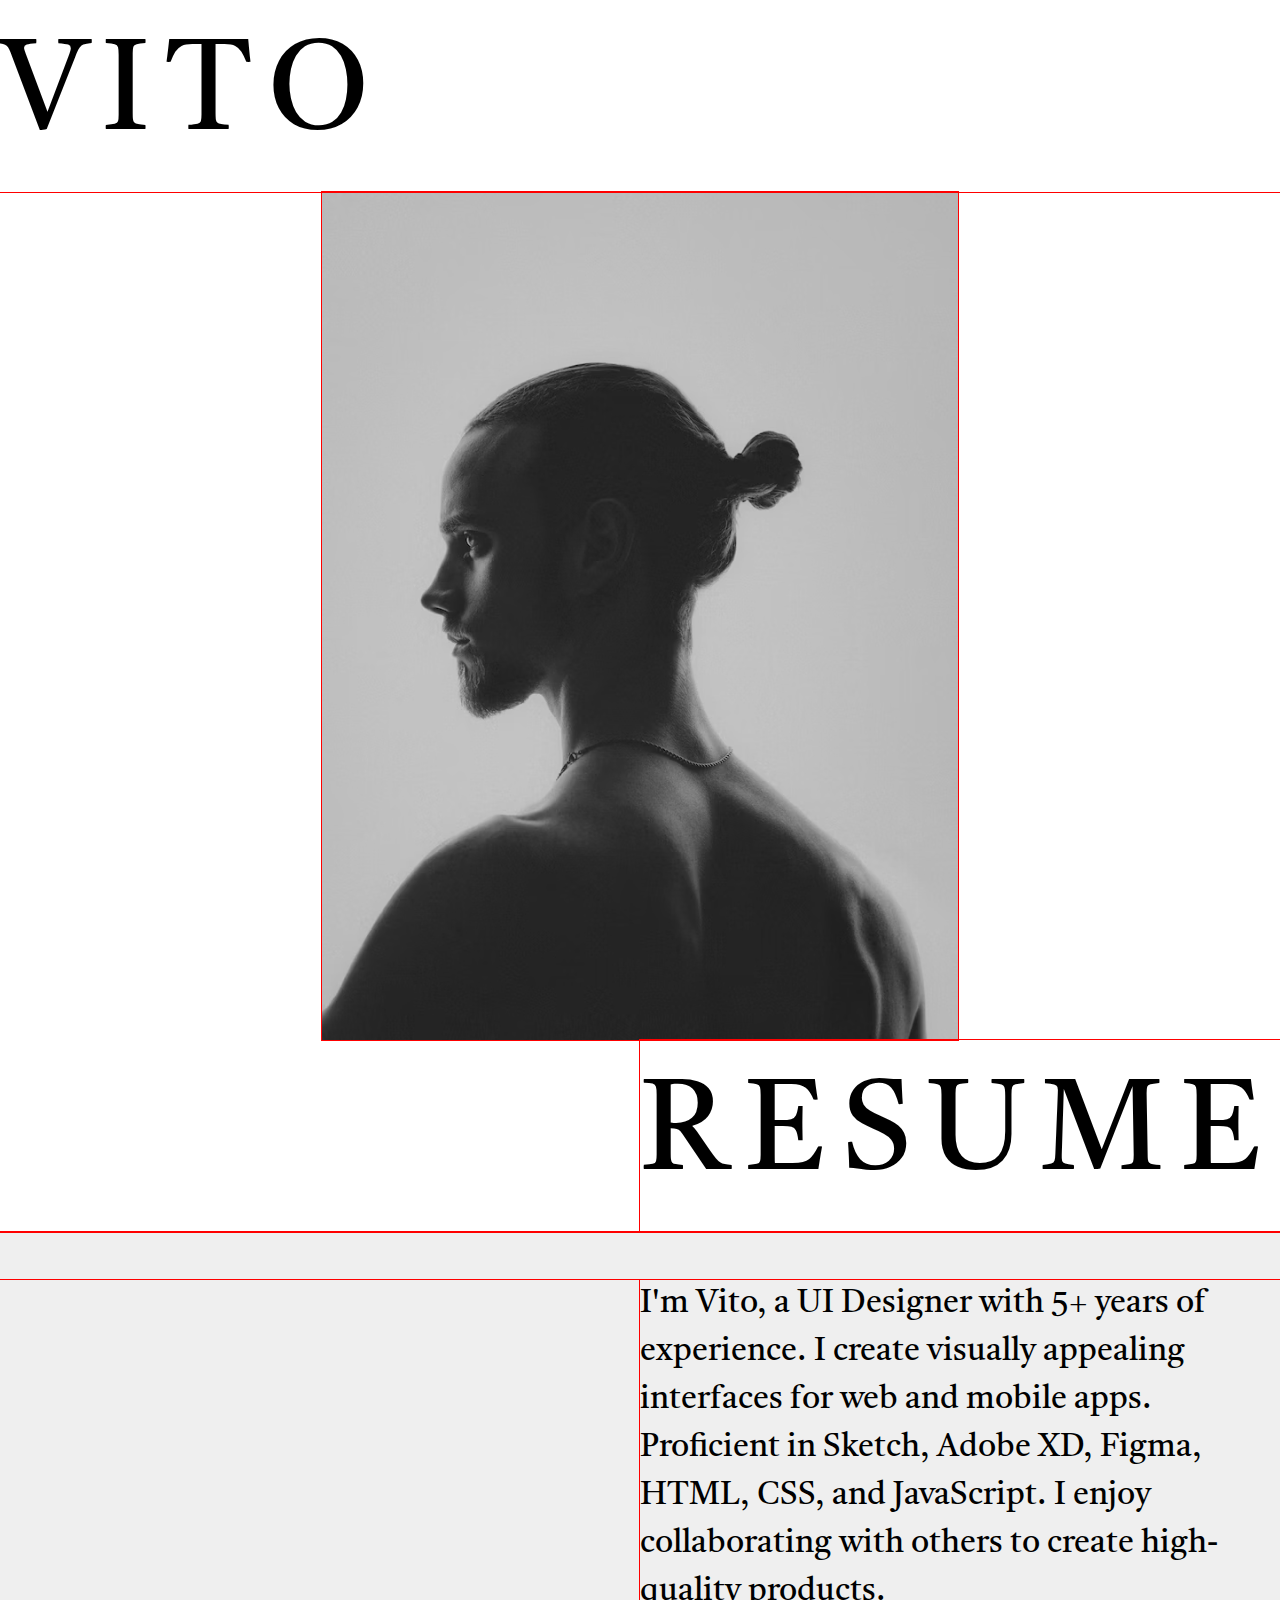
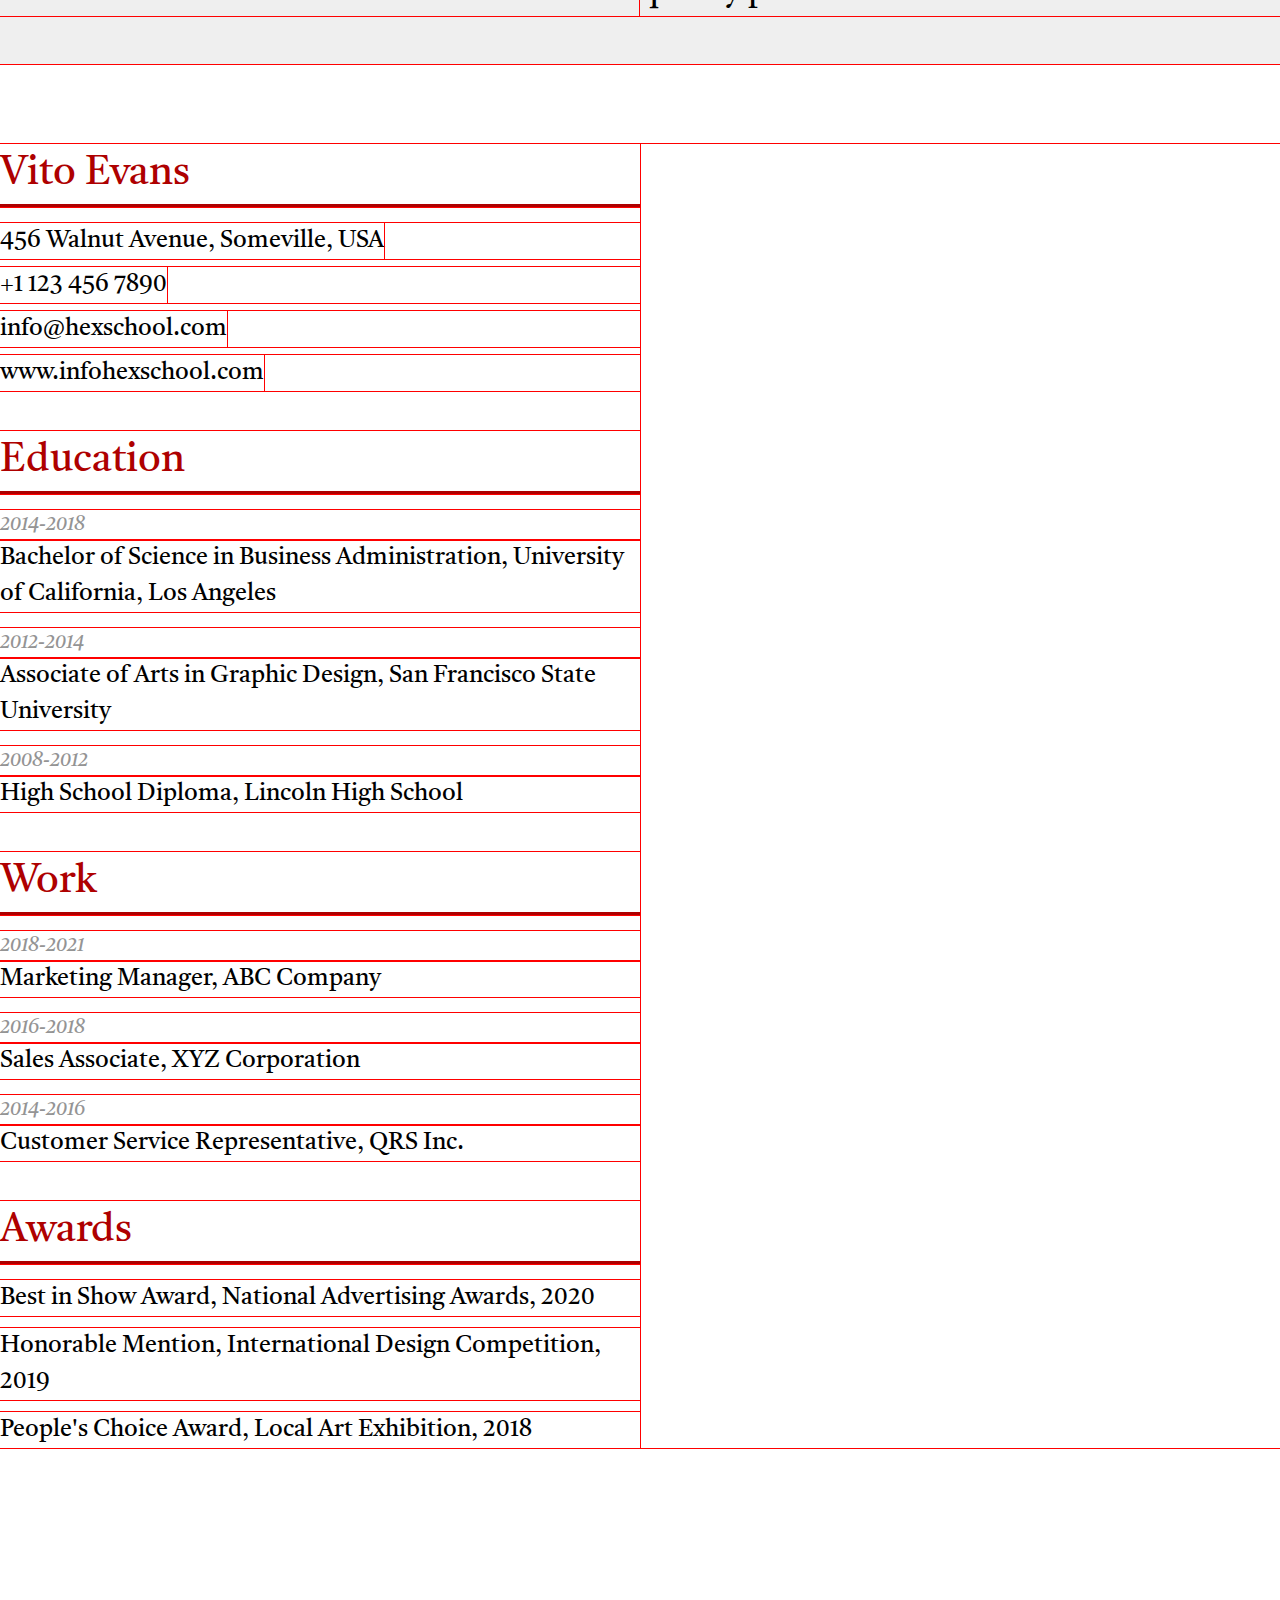
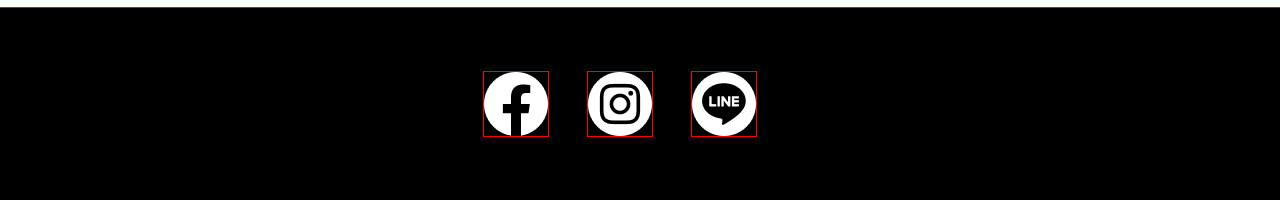
==== index.html @ 018781ff "correct html title" ====
<!DOCTYPE html>
<html lang="en">
  <head>
    <meta charset="UTF-8" />
    <meta name="viewport" content="width=device-width, initial-scale=1.0" />
    <title>Document</title>
    <link rel="stylesheet" href="hw.css" />
    <link rel="preconnect" href="https://fonts.googleapis.com" />
    <link rel="preconnect" href="https://fonts.gstatic.com" crossorigin />
    <link
      href="https://fonts.googleapis.com/css2?family=Castoro:ital@0;1&display=swap"
      rel="stylesheet"
    />
  </head>
  <body>
    <header class="container">
      <h1 class="title pt-40">VITO</h1>
      <img src="img/vito.png" alt="vito logo" class="title-img" />
      <h2 class="title w-50 ml-auto">RESUME</h2>
    </header>
    <div class="main">
      <div class="container">
        <p class="w-50 ml-auto">
          I'm Vito, a UI Designer with 5+ years of experience. I create visually
          appealing interfaces for web and mobile apps. Proficient in Sketch,
          Adobe XD, Figma, HTML, CSS, and JavaScript. I enjoy collaborating with
          others to create high-quality products.
        </p>
      </div>
    </div>
    <div class="container">
      <ul class="w-50 mt-80 content-title mb-40">
        <li class="mb-4"><h3>Vito Evans</h3></li>
        <ul class="mb-10">
          <li class="mb-2">
            <a href="#">456 Walnut Avenue, Someville, USA</a>
          </li>
          <li class="mb-2"><a href="#">+1 123 456 7890</a></li>
          <li class="mb-2"><a href="#">info@hexschool.com</a></li>
          <li><a href="#">www.infohexschool.com</a></li>
        </ul>
        <li class="mb-4"><h3>Education</h3></li>
        <ul class="mb-10">
          <li class="mb-4">
            <p class="education-year">2014-2018</p>
            <p>
              Bachelor of Science in Business Administration, University of
              California, Los Angeles
            </p>
          </li>
          <li class="mb-4">
            <p class="education-year">2012-2014</p>
            <p>
              Associate of Arts in Graphic Design, San Francisco State
              University
            </p>
          </li>
          <li>
            <p class="education-year">2008-2012</p>
            <p>High School Diploma, Lincoln High School</p>
          </li>
        </ul>
        <li class="mb-4"><h3>Work</h3></li>
        <ul class="mb-10">
          <li class="mb-4">
            <p class="education-year">2018-2021</p>
            <p>Marketing Manager, ABC Company</p>
          </li>
          <li class="mb-4">
            <p class="education-year">2016-2018</p>
            <p>Sales Associate, XYZ Corporation</p>
          </li>
          <li>
            <p class="education-year">2014-2016</p>
            <p>Customer Service Representative, QRS Inc.</p>
          </li>
        </ul>
        <li class="mb-4"><h3>Awards</h3></li>
        <ul>
          <li class="mb-3">
            Best in Show Award, National Advertising Awards, 2020
          </li>
          <li class="mb-3">
            Honorable Mention, International Design Competition, 2019
          </li>
          <li>People's Choice Award, Local Art Exhibition, 2018</li>
        </ul>
      </ul>
    </div>
    <footer class="footer">
      <ul class="sociallist">
        <li class="mr-10">
          <a href="#"><img src="img/fb.png" alt="fb" /></a>
        </li>
        <li class="mr-10">
          <a href="#"><img src="img/instagram.png" alt="ig" /></a>
        </li>
        <li class="mr-10">
          <a href="#"><img src="img/line.png" alt="line" /></a>
        </li>
      </ul>
    </footer>
  </body>
</html>
---- hw.css ----
/* http://meyerweb.com/eric/tools/css/reset/ 
   v2.0 | 20110126
   License: none (public domain)
*/

html,
body,
div,
span,
applet,
object,
iframe,
h1,
h2,
h3,
h4,
h5,
h6,
p,
blockquote,
pre,
a,
abbr,
acronym,
address,
big,
cite,
code,
del,
dfn,
em,
img,
ins,
kbd,
q,
s,
samp,
small,
strike,
strong,
sub,
sup,
tt,
var,
b,
u,
i,
center,
dl,
dt,
dd,
ol,
ul,
li,
fieldset,
form,
label,
legend,
table,
caption,
tbody,
tfoot,
thead,
tr,
th,
td,
article,
aside,
canvas,
details,
embed,
figure,
figcaption,
footer,
header,
hgroup,
menu,
nav,
output,
ruby,
section,
summary,
time,
mark,
audio,
video {
  margin: 0;
  padding: 0;
  border: 0;
  font-size: 100%;
  font: inherit;
  vertical-align: baseline;
}
/* HTML5 display-role reset for older browsers */
article,
aside,
details,
figcaption,
figure,
footer,
header,
hgroup,
menu,
nav,
section {
  display: block;
}
body {
  line-height: 1;
}
ol,
ul {
  list-style: none;
}
blockquote,
q {
  quotes: none;
}
blockquote:before,
blockquote:after,
q:before,
q:after {
  content: "";
  content: none;
}
table {
  border-collapse: collapse;
  border-spacing: 0;
}

/*通用樣式*/
*,
*::before,
*::after {
  box-sizing: border-box;
  outline: 1px solid red;
}

body {
  font-family: "Castoro", "微軟正黑體", serif;
  line-height: 1.5;
  font-size: 24px;
}

img {
  height: auto;
  max-width: 100%;
  vertical-align: middle;
}
a {
  display: inline-block;
  text-decoration: none;
  color: black;
}

.red {
  color: #ae0000;
}

.grey {
  background-color: #949494;
}

.container {
  max-width: 1296px;
  margin: 0 auto;
}

.title-img {
  display: block;
  margin: 0 auto;
}

.mt-40 {
  margin-top: 160px;
}

.mb-2 {
  margin-bottom: 8px;
}
.mb-3 {
  margin-bottom: 12px;
}

.mb-4 {
  margin-bottom: 16px;
}
.mb-10 {
  margin-bottom: 40px;
}

.mt-80 {
  margin-top: 80px;
}

.pt-10 {
  padding-top: 40;
}
.w-50 {
  width: 50%;
}

.ml-auto {
  margin-left: auto;
}
.mr-10 {
  margin-right: 40px;
}

.mb-40 {
  margin-bottom: 160px;
}
/*區塊設定*/
.title {
  font-size: 128px;
  letter-spacing: 0.12em;
}

.main {
  background-color: #efefef;
  padding: 48px 0;
  font-size: 32px;
}

.content-title h3 {
  border-bottom: 3px solid #ae0000;
  color: #ae0000;
  font-size: 40px;
  margin-bottom: 16px;
}

.education-year {
  font-size: 20px;
  font-style: italic;
  color: #949494;
}

.footer {
  background-color: black;
}

.sociallist {
  display: flex;
  justify-content: center;
  padding: 64px 0;
}
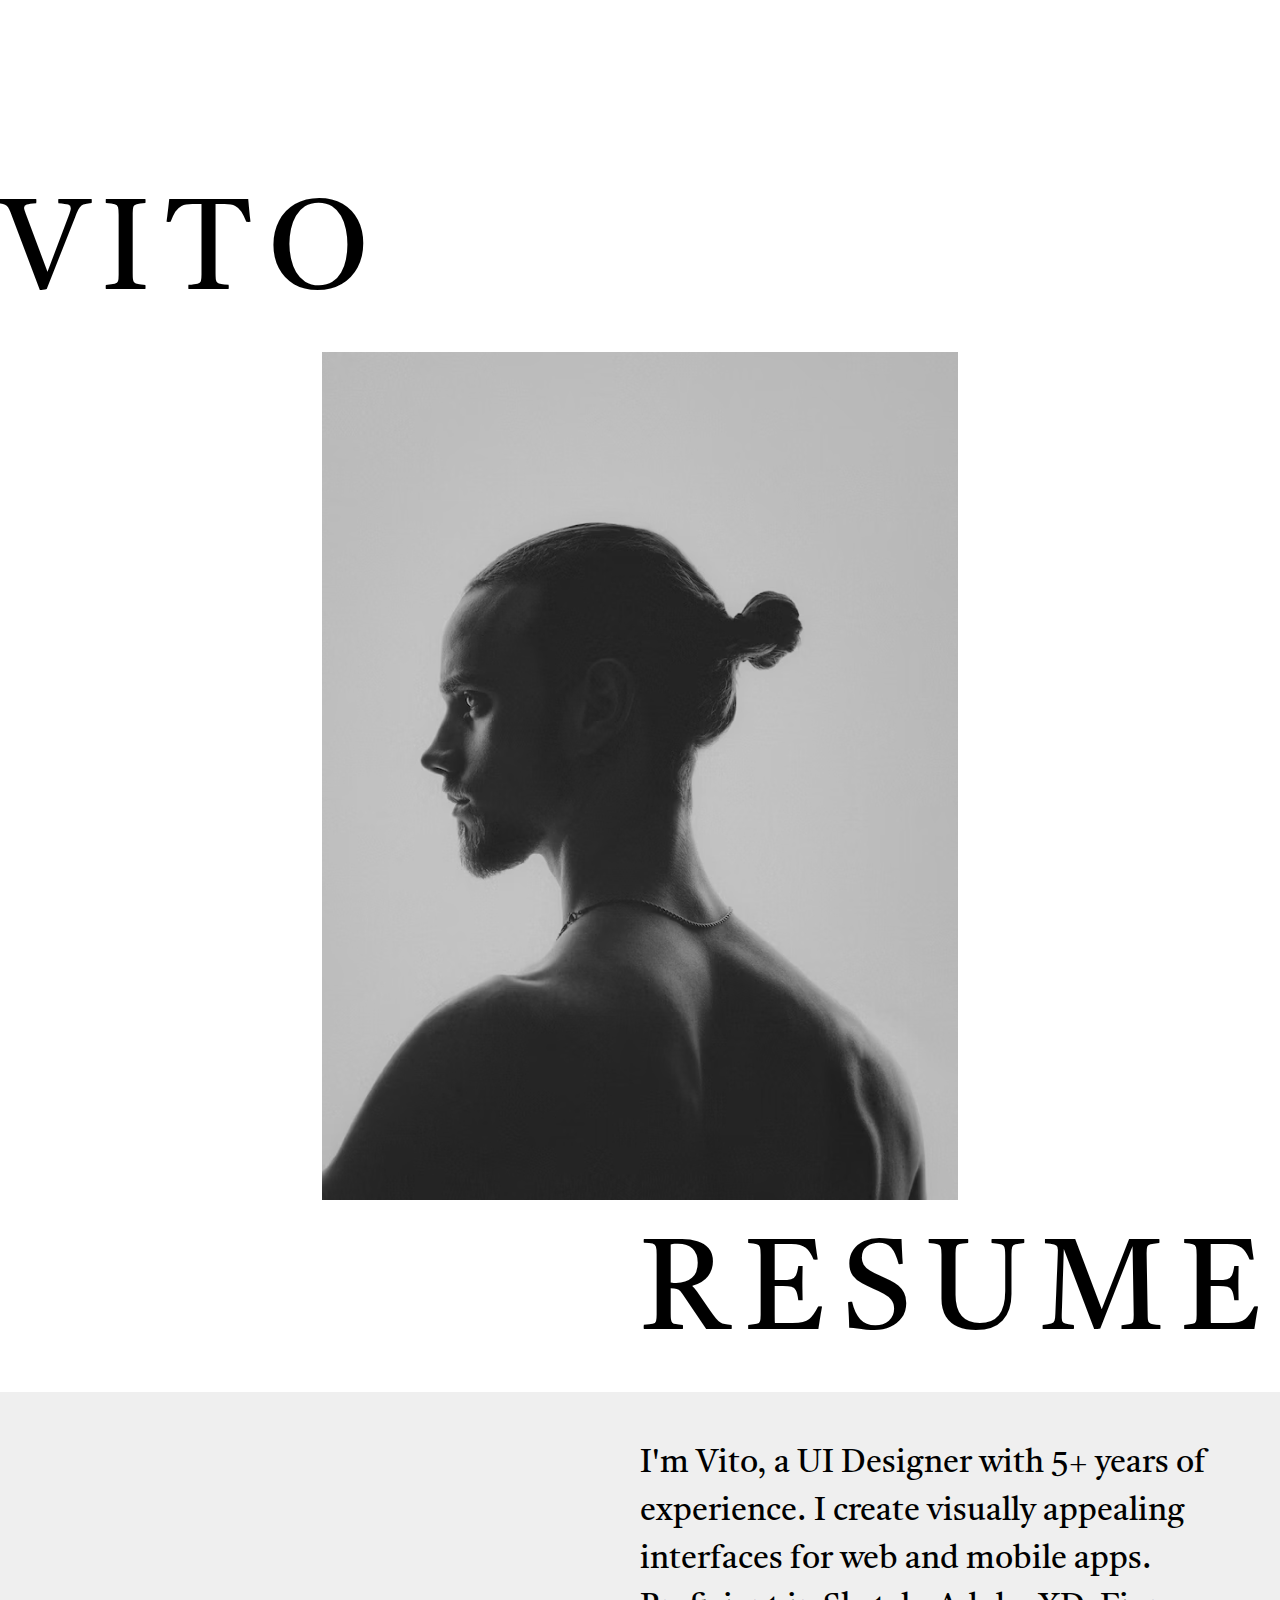
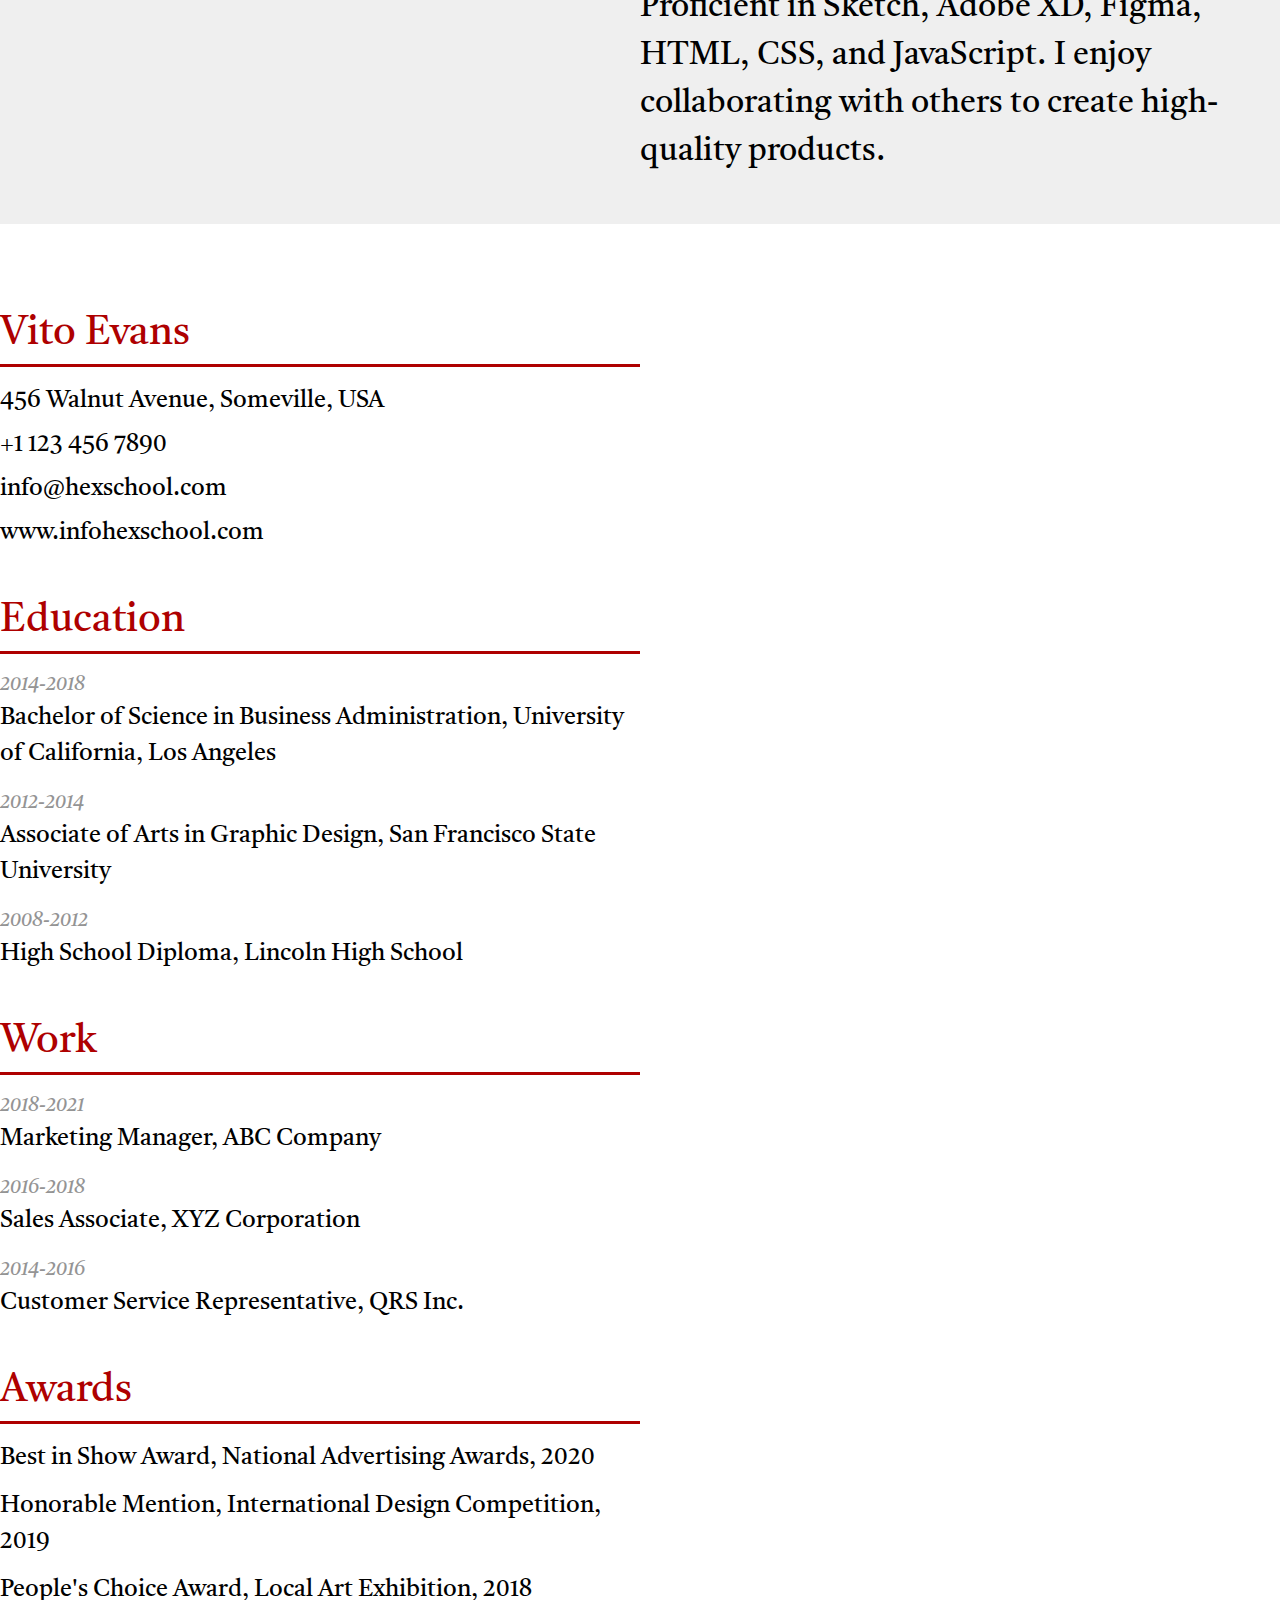
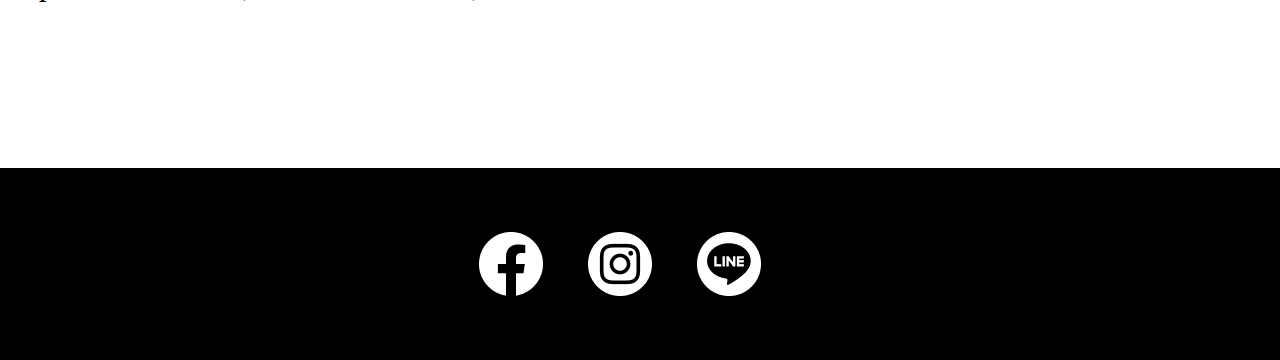
==== commit a7fe7afa: "adjust html css structure" ====
--- a/index.html
+++ b/index.html
@@ -30,61 +30,74 @@
     </div>
     <div class="container">
       <ul class="w-50 mt-80 content-title mb-40">
-        <li class="mb-4"><h3>Vito Evans</h3></li>
-        <ul class="mb-10">
-          <li class="mb-2">
-            <a href="#">456 Walnut Avenue, Someville, USA</a>
-          </li>
-          <li class="mb-2"><a href="#">+1 123 456 7890</a></li>
-          <li class="mb-2"><a href="#">info@hexschool.com</a></li>
-          <li><a href="#">www.infohexschool.com</a></li>
-        </ul>
-        <li class="mb-4"><h3>Education</h3></li>
-        <ul class="mb-10">
-          <li class="mb-4">
-            <p class="education-year">2014-2018</p>
-            <p>
-              Bachelor of Science in Business Administration, University of
-              California, Los Angeles
-            </p>
-          </li>
-          <li class="mb-4">
-            <p class="education-year">2012-2014</p>
-            <p>
-              Associate of Arts in Graphic Design, San Francisco State
-              University
-            </p>
-          </li>
-          <li>
-            <p class="education-year">2008-2012</p>
-            <p>High School Diploma, Lincoln High School</p>
-          </li>
-        </ul>
-        <li class="mb-4"><h3>Work</h3></li>
-        <ul class="mb-10">
-          <li class="mb-4">
-            <p class="education-year">2018-2021</p>
-            <p>Marketing Manager, ABC Company</p>
-          </li>
-          <li class="mb-4">
-            <p class="education-year">2016-2018</p>
-            <p>Sales Associate, XYZ Corporation</p>
-          </li>
-          <li>
-            <p class="education-year">2014-2016</p>
-            <p>Customer Service Representative, QRS Inc.</p>
-          </li>
-        </ul>
-        <li class="mb-4"><h3>Awards</h3></li>
-        <ul>
-          <li class="mb-3">
-            Best in Show Award, National Advertising Awards, 2020
-          </li>
-          <li class="mb-3">
-            Honorable Mention, International Design Competition, 2019
-          </li>
-          <li>People's Choice Award, Local Art Exhibition, 2018</li>
-        </ul>
+        <li class="mb-4">
+          <h3>Vito Evans</h3>
+          <ul class="mb-10">
+            <li class="mb-2">
+              <a href="#">456 Walnut Avenue, Someville, USA</a>
+            </li>
+            <li class="mb-2">
+              <a href="tel:++1 123 456 7890">+1 123 456 7890</a>
+            </li>
+            <li class="mb-2">
+              <a href="mailto:info@hexschool.com">info@hexschool.com</a>
+            </li>
+            <li><a href="www.infohexschool.com">www.infohexschool.com</a></li>
+          </ul>
+        </li>
+        <li class="mb-4">
+          <h3>Education</h3>
+          <ul class="mb-10">
+            <li class="mb-4">
+              <p class="education-year">2014-2018</p>
+              <p>
+                Bachelor of Science in Business Administration, University of
+                California, Los Angeles
+              </p>
+            </li>
+            <li class="mb-4">
+              <p class="education-year">2012-2014</p>
+              <p>
+                Associate of Arts in Graphic Design, San Francisco State
+                University
+              </p>
+            </li>
+            <li>
+              <p class="education-year">2008-2012</p>
+              <p>High School Diploma, Lincoln High School</p>
+            </li>
+          </ul>
+        </li>
+
+        <li class="mb-4">
+          <h3>Work</h3>
+          <ul class="mb-10">
+            <li class="mb-4">
+              <p class="education-year">2018-2021</p>
+              <p>Marketing Manager, ABC Company</p>
+            </li>
+            <li class="mb-4">
+              <p class="education-year">2016-2018</p>
+              <p>Sales Associate, XYZ Corporation</p>
+            </li>
+            <li>
+              <p class="education-year">2014-2016</p>
+              <p>Customer Service Representative, QRS Inc.</p>
+            </li>
+          </ul>
+        </li>
+        <li class="mb-4">
+          <h3>Awards</h3>
+          <ul>
+            <li class="mb-3">
+              Best in Show Award, National Advertising Awards, 2020
+            </li>
+            <li class="mb-3">
+              Honorable Mention, International Design Competition, 2019
+            </li>
+            <li>People's Choice Award, Local Art Exhibition, 2018</li>
+          </ul>
+        </li>
       </ul>
     </div>
     <footer class="footer">
--- a/hw.css
+++ b/hw.css
@@ -133,7 +133,6 @@
 *::before,
 *::after {
   box-sizing: border-box;
-  outline: 1px solid red;
 }
 
 body {
@@ -195,6 +194,9 @@
 
 .pt-10 {
   padding-top: 40;
+}
+.pt-40 {
+  padding-top: 160px;
 }
 .w-50 {
   width: 50%;
@@ -240,7 +242,9 @@
 }
 
 .sociallist {
-  display: flex;
-  justify-content: center;
   padding: 64px 0;
-}
+  text-align: center;
+  li {
+    display: inline-block;
+  }
+}
